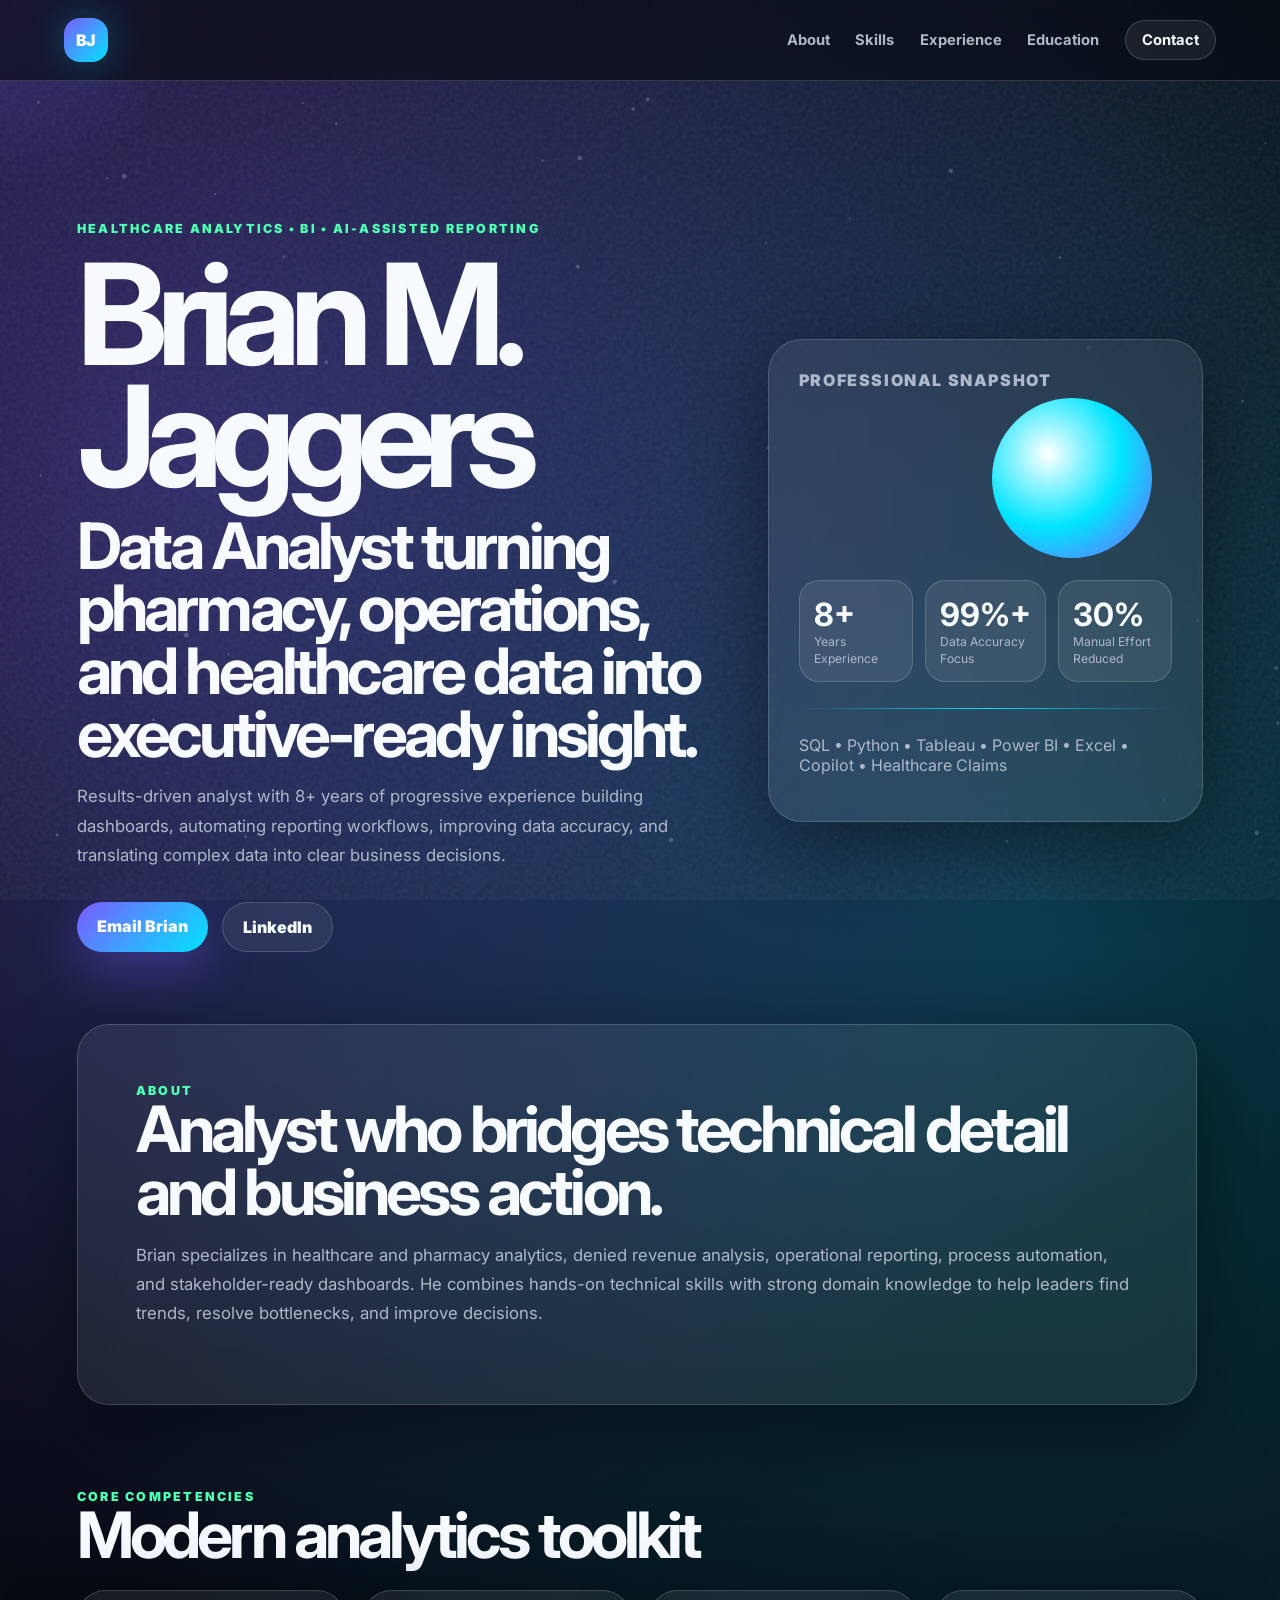
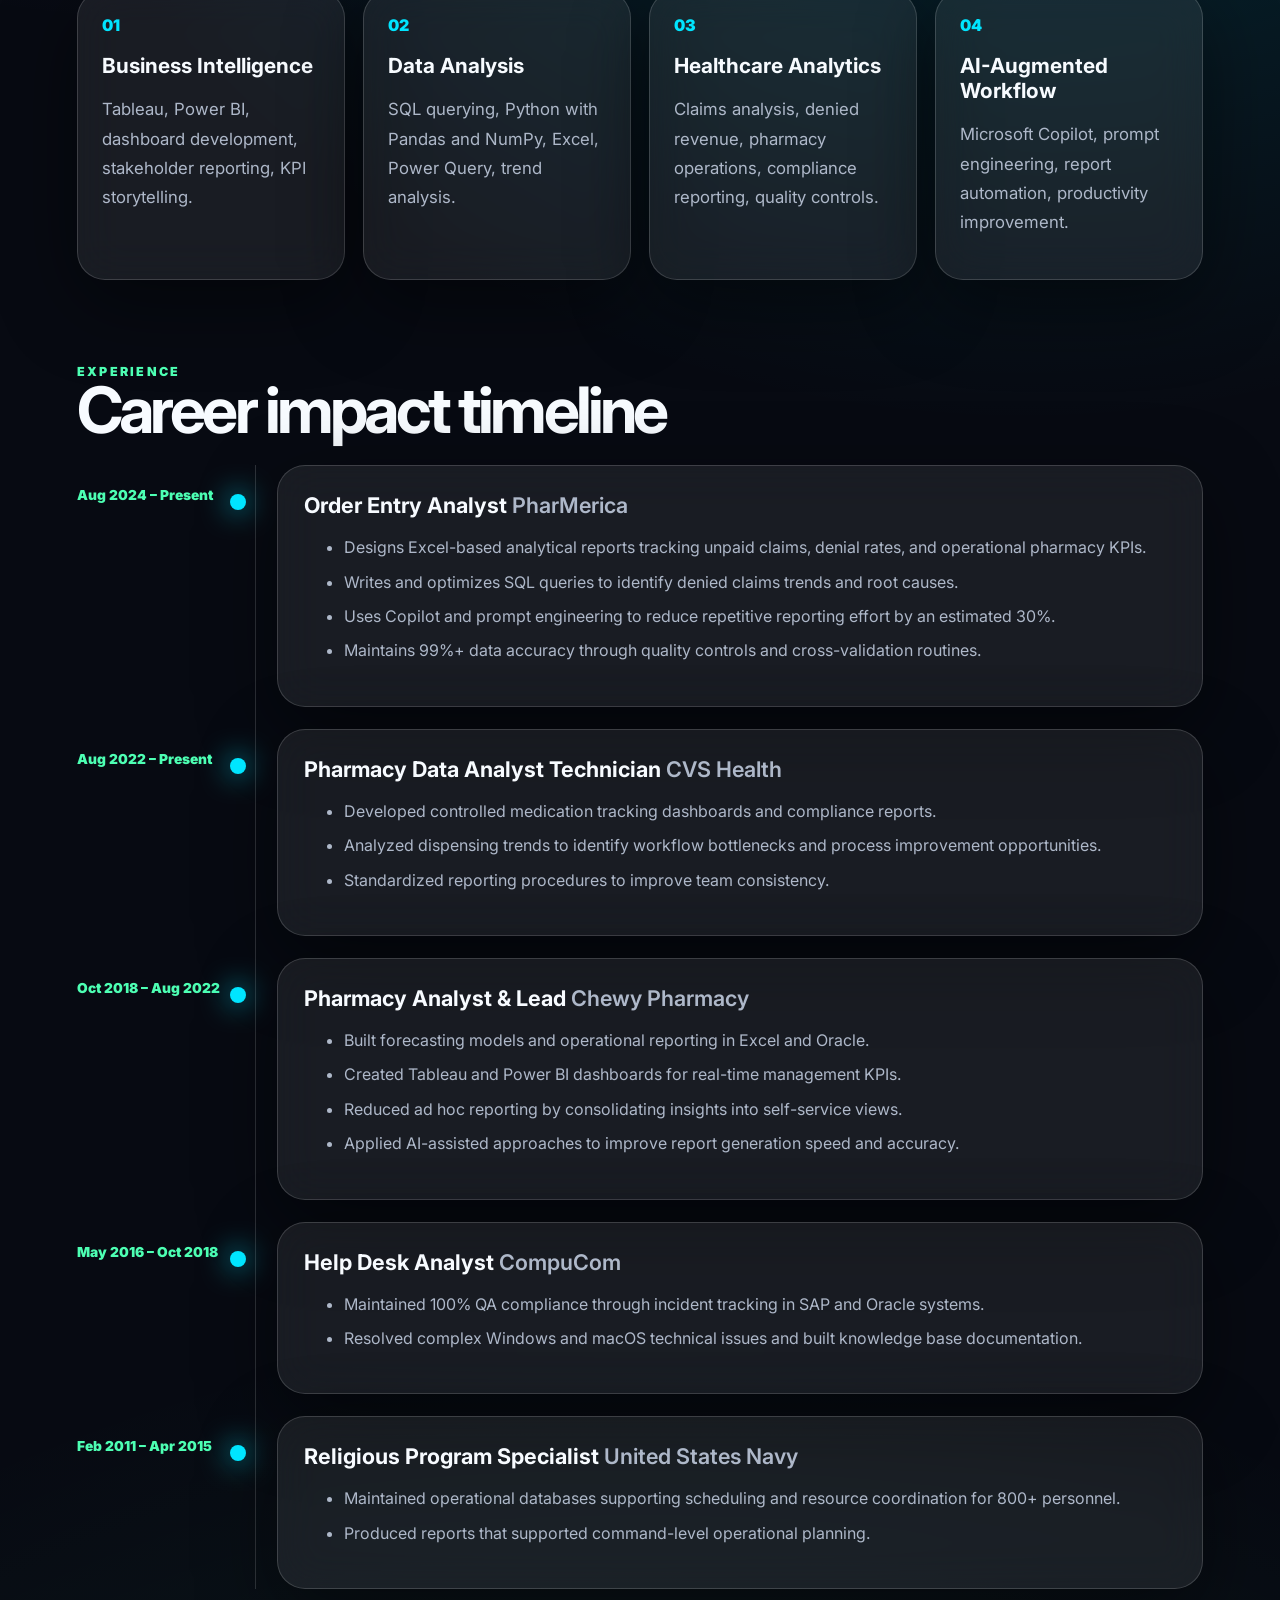
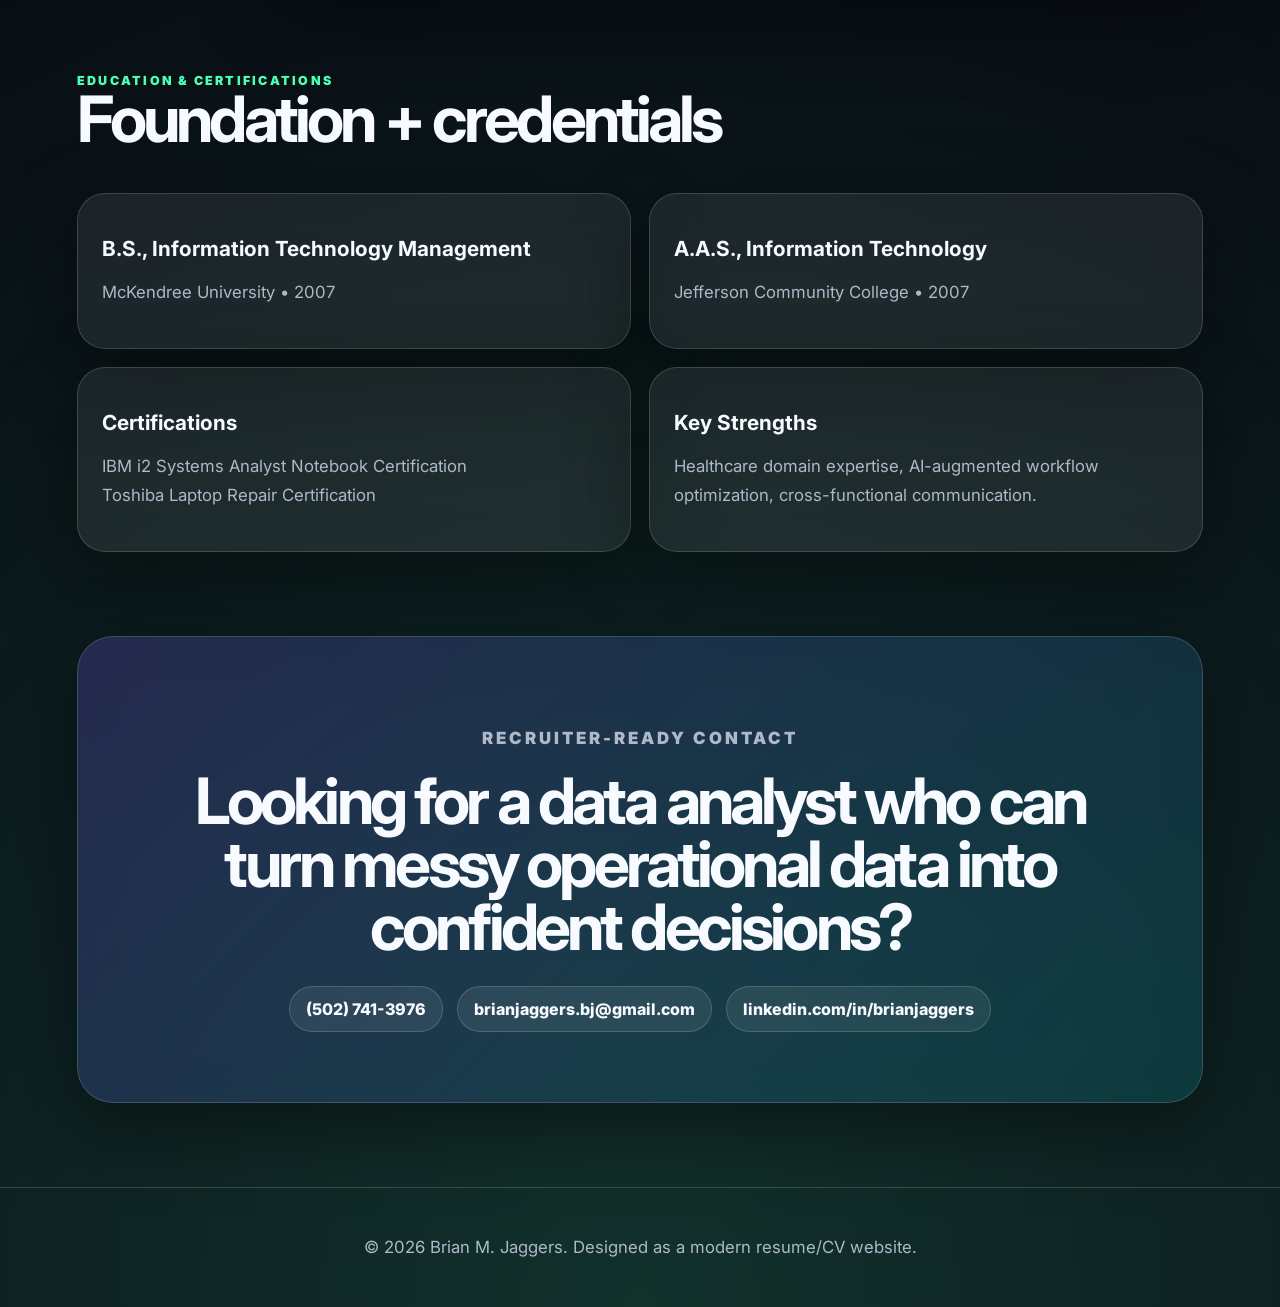
==== index.html @ a3bcc295 "Add files via upload" ====
<!doctype html>
<html lang="en">
<head>
  <meta charset="UTF-8" />
  <meta name="viewport" content="width=device-width, initial-scale=1.0" />
  <meta name="description" content="Brian M. Jaggers — Data Analyst, Business Intelligence, and Healthcare Analytics portfolio resume website." />
  <title>Brian M. Jaggers | Data Analyst & BI Portfolio</title>
  <link rel="preconnect" href="https://fonts.googleapis.com">
  <link rel="preconnect" href="https://fonts.gstatic.com" crossorigin>
  <link href="https://fonts.googleapis.com/css2?family=Inter:wght@400;500;600;700;800;900&display=swap" rel="stylesheet">
  <link rel="stylesheet" href="styles.css" />
</head>
<body>
  <div class="cursor-glow" aria-hidden="true"></div>
  <div class="noise" aria-hidden="true"></div>
  <canvas id="particle-canvas" aria-hidden="true"></canvas>

  <header class="site-header">
    <a href="#top" class="brand" aria-label="Brian Jaggers home">
      <span>BJ</span>
    </a>
    <nav class="nav-links" aria-label="Primary navigation">
      <a href="#about">About</a>
      <a href="#skills">Skills</a>
      <a href="#experience">Experience</a>
      <a href="#education">Education</a>
      <a href="#contact" class="nav-cta">Contact</a>
    </nav>
  </header>

  <main id="top">
    <section class="hero section-grid">
      <div class="hero-copy reveal">
        <p class="eyebrow">Healthcare Analytics • BI • AI-Assisted Reporting</p>
        <h1>Brian M. Jaggers</h1>
        <h2>Data Analyst turning pharmacy, operations, and healthcare data into executive-ready insight.</h2>
        <p class="hero-text">
          Results-driven analyst with 8+ years of progressive experience building dashboards,
          automating reporting workflows, improving data accuracy, and translating complex data into clear business decisions.
        </p>
        <div class="hero-actions">
          <a href="mailto:brianjaggers.bj@gmail.com" class="btn primary">Email Brian</a>
          <a href="https://linkedin.com/in/brianjaggers" target="_blank" rel="noreferrer" class="btn ghost">LinkedIn</a>
        </div>
      </div>

      <aside class="hero-card reveal delay-1" aria-label="Professional snapshot">
        <div class="orb"></div>
        <div class="card-topline">Professional Snapshot</div>
        <div class="metric-row">
          <div><strong>8+</strong><span>Years Experience</span></div>
          <div><strong>99%+</strong><span>Data Accuracy Focus</span></div>
          <div><strong>30%</strong><span>Manual Effort Reduced</span></div>
        </div>
        <div class="scanline"></div>
        <p>SQL • Python • Tableau • Power BI • Excel • Copilot • Healthcare Claims</p>
      </aside>
    </section>

    <section id="about" class="panel reveal">
      <div class="section-label">About</div>
      <h2>Analyst who bridges technical detail and business action.</h2>
      <p>
        Brian specializes in healthcare and pharmacy analytics, denied revenue analysis, operational reporting,
        process automation, and stakeholder-ready dashboards. He combines hands-on technical skills with strong domain knowledge
        to help leaders find trends, resolve bottlenecks, and improve decisions.
      </p>
    </section>

    <section id="skills" class="section-block">
      <div class="section-heading reveal">
        <div class="section-label">Core Competencies</div>
        <h2>Modern analytics toolkit</h2>
      </div>
      <div class="skills-grid">
        <article class="skill-card reveal"><span>01</span><h3>Business Intelligence</h3><p>Tableau, Power BI, dashboard development, stakeholder reporting, KPI storytelling.</p></article>
        <article class="skill-card reveal"><span>02</span><h3>Data Analysis</h3><p>SQL querying, Python with Pandas and NumPy, Excel, Power Query, trend analysis.</p></article>
        <article class="skill-card reveal"><span>03</span><h3>Healthcare Analytics</h3><p>Claims analysis, denied revenue, pharmacy operations, compliance reporting, quality controls.</p></article>
        <article class="skill-card reveal"><span>04</span><h3>AI-Augmented Workflow</h3><p>Microsoft Copilot, prompt engineering, report automation, productivity improvement.</p></article>
      </div>
    </section>

    <section id="experience" class="section-block timeline-wrap">
      <div class="section-heading reveal">
        <div class="section-label">Experience</div>
        <h2>Career impact timeline</h2>
      </div>

      <div class="timeline">
        <article class="timeline-item reveal">
          <div class="timeline-date">Aug 2024 – Present</div>
          <div class="timeline-card">
            <h3>Order Entry Analyst <span>PharMerica</span></h3>
            <ul>
              <li>Designs Excel-based analytical reports tracking unpaid claims, denial rates, and operational pharmacy KPIs.</li>
              <li>Writes and optimizes SQL queries to identify denied claims trends and root causes.</li>
              <li>Uses Copilot and prompt engineering to reduce repetitive reporting effort by an estimated 30%.</li>
              <li>Maintains 99%+ data accuracy through quality controls and cross-validation routines.</li>
            </ul>
          </div>
        </article>

        <article class="timeline-item reveal">
          <div class="timeline-date">Aug 2022 – Present</div>
          <div class="timeline-card">
            <h3>Pharmacy Data Analyst Technician <span>CVS Health</span></h3>
            <ul>
              <li>Developed controlled medication tracking dashboards and compliance reports.</li>
              <li>Analyzed dispensing trends to identify workflow bottlenecks and process improvement opportunities.</li>
              <li>Standardized reporting procedures to improve team consistency.</li>
            </ul>
          </div>
        </article>

        <article class="timeline-item reveal">
          <div class="timeline-date">Oct 2018 – Aug 2022</div>
          <div class="timeline-card">
            <h3>Pharmacy Analyst & Lead <span>Chewy Pharmacy</span></h3>
            <ul>
              <li>Built forecasting models and operational reporting in Excel and Oracle.</li>
              <li>Created Tableau and Power BI dashboards for real-time management KPIs.</li>
              <li>Reduced ad hoc reporting by consolidating insights into self-service views.</li>
              <li>Applied AI-assisted approaches to improve report generation speed and accuracy.</li>
            </ul>
          </div>
        </article>

        <article class="timeline-item reveal">
          <div class="timeline-date">May 2016 – Oct 2018</div>
          <div class="timeline-card">
            <h3>Help Desk Analyst <span>CompuCom</span></h3>
            <ul>
              <li>Maintained 100% QA compliance through incident tracking in SAP and Oracle systems.</li>
              <li>Resolved complex Windows and macOS technical issues and built knowledge base documentation.</li>
            </ul>
          </div>
        </article>

        <article class="timeline-item reveal">
          <div class="timeline-date">Feb 2011 – Apr 2015</div>
          <div class="timeline-card">
            <h3>Religious Program Specialist <span>United States Navy</span></h3>
            <ul>
              <li>Maintained operational databases supporting scheduling and resource coordination for 800+ personnel.</li>
              <li>Produced reports that supported command-level operational planning.</li>
            </ul>
          </div>
        </article>
      </div>
    </section>

    <section id="education" class="section-block education-grid">
      <div class="section-heading reveal">
        <div class="section-label">Education & Certifications</div>
        <h2>Foundation + credentials</h2>
      </div>
      <article class="glass-card reveal"><h3>B.S., Information Technology Management</h3><p>McKendree University • 2007</p></article>
      <article class="glass-card reveal"><h3>A.A.S., Information Technology</h3><p>Jefferson Community College • 2007</p></article>
      <article class="glass-card reveal"><h3>Certifications</h3><p>IBM i2 Systems Analyst Notebook Certification<br>Toshiba Laptop Repair Certification</p></article>
      <article class="glass-card reveal"><h3>Key Strengths</h3><p>Healthcare domain expertise, AI-augmented workflow optimization, cross-functional communication.</p></article>
    </section>

    <section id="contact" class="contact-panel reveal">
      <p class="eyebrow">Recruiter-ready contact</p>
      <h2>Looking for a data analyst who can turn messy operational data into confident decisions?</h2>
      <div class="contact-links">
        <a href="tel:+15027413976">(502) 741-3976</a>
        <a href="mailto:brianjaggers.bj@gmail.com">brianjaggers.bj@gmail.com</a>
        <a href="https://linkedin.com/in/brianjaggers" target="_blank" rel="noreferrer">linkedin.com/in/brianjaggers</a>
      </div>
    </section>
  </main>

  <footer>
    <p>© <span id="year"></span> Brian M. Jaggers. Designed as a modern resume/CV website.</p>
  </footer>

  <script src="script.js"></script>
</body>
</html>
---- styles.css ----
:root {
  --bg: #070a12;
  --panel: rgba(255, 255, 255, 0.075);
  --panel-strong: rgba(255, 255, 255, 0.12);
  --text: #f7fbff;
  --muted: #aeb8c9;
  --accent: #7c5cff;
  --accent-2: #00e5ff;
  --accent-3: #4dffb3;
  --line: rgba(255,255,255,0.16);
  --shadow: 0 24px 80px rgba(0,0,0,0.45);
}

* { box-sizing: border-box; }
html { scroll-behavior: smooth; }
body {
  margin: 0;
  font-family: Inter, system-ui, -apple-system, BlinkMacSystemFont, "Segoe UI", sans-serif;
  background:
    radial-gradient(circle at 15% 10%, rgba(124,92,255,0.35), transparent 28%),
    radial-gradient(circle at 80% 20%, rgba(0,229,255,0.22), transparent 30%),
    radial-gradient(circle at 50% 100%, rgba(77,255,179,0.16), transparent 35%),
    var(--bg);
  color: var(--text);
  overflow-x: hidden;
}

.noise {
  pointer-events: none;
  position: fixed;
  inset: 0;
  opacity: 0.09;
  z-index: 1;
  background-image: url("data:image/svg+xml,%3Csvg viewBox='0 0 256 256' xmlns='http://www.w3.org/2000/svg'%3E%3Cfilter id='noiseFilter'%3E%3CfeTurbulence type='fractalNoise' baseFrequency='0.8' numOctaves='3' stitchTiles='stitch'/%3E%3C/filter%3E%3Crect width='100%25' height='100%25' filter='url(%23noiseFilter)'/%3E%3C/svg%3E");
}

#particle-canvas { position: fixed; inset: 0; width: 100%; height: 100%; z-index: 0; opacity: 0.7; }
.cursor-glow {
  width: 420px; height: 420px; border-radius: 50%;
  background: radial-gradient(circle, rgba(124,92,255,0.24), transparent 65%);
  position: fixed; left: 0; top: 0; transform: translate(-50%, -50%);
  z-index: 0; pointer-events: none; transition: opacity 0.2s ease;
}

.site-header {
  position: sticky; top: 0; z-index: 10;
  display: flex; justify-content: space-between; align-items: center;
  padding: 18px clamp(18px, 5vw, 72px);
  backdrop-filter: blur(18px);
  background: rgba(7, 10, 18, 0.65);
  border-bottom: 1px solid var(--line);
}
.brand { text-decoration: none; color: var(--text); font-weight: 900; letter-spacing: -0.06em; }
.brand span { display: grid; place-items: center; width: 44px; height: 44px; border-radius: 16px; background: linear-gradient(135deg, var(--accent), var(--accent-2)); box-shadow: 0 0 38px rgba(0,229,255,0.28); }
.nav-links { display: flex; align-items: center; gap: clamp(12px, 2vw, 26px); }
.nav-links a { color: var(--muted); text-decoration: none; font-weight: 700; font-size: 0.92rem; }
.nav-links a:hover { color: var(--text); }
.nav-cta { color: var(--text)!important; padding: 10px 16px; border: 1px solid var(--line); border-radius: 999px; background: rgba(255,255,255,0.07); }

main, footer { position: relative; z-index: 2; }
.section-grid { display: grid; grid-template-columns: minmax(0, 1.2fr) minmax(320px, 0.8fr); gap: 38px; align-items: center; }
.hero { min-height: 88vh; padding: clamp(72px, 10vw, 130px) clamp(20px, 6vw, 88px) 72px; }
.eyebrow, .section-label { color: var(--accent-3); text-transform: uppercase; letter-spacing: 0.18em; font-weight: 900; font-size: 0.78rem; }
h1 { font-size: clamp(3.4rem, 11vw, 8.8rem); line-height: 0.86; margin: 18px 0; letter-spacing: -0.08em; }
.hero h2, .panel h2, .section-heading h2, .contact-panel h2 { font-size: clamp(2rem, 5vw, 4.3rem); line-height: 0.98; letter-spacing: -0.06em; margin: 0; }
.hero-text, .panel p, .skill-card p, .glass-card p, .contact-panel p, footer p { color: var(--muted); font-size: 1.05rem; line-height: 1.75; }
.hero-actions { display: flex; flex-wrap: wrap; gap: 14px; margin-top: 32px; }
.btn { text-decoration: none; color: var(--text); padding: 14px 20px; border-radius: 999px; font-weight: 900; border: 1px solid var(--line); }
.btn.primary { background: linear-gradient(135deg, var(--accent), var(--accent-2)); border: none; box-shadow: 0 18px 48px rgba(124,92,255,0.35); }
.btn.ghost { background: rgba(255,255,255,0.07); }

.hero-card, .panel, .skill-card, .timeline-card, .glass-card, .contact-panel {
  border: 1px solid var(--line); background: var(--panel); backdrop-filter: blur(22px); box-shadow: var(--shadow);
}
.hero-card { position: relative; min-height: 430px; border-radius: 34px; padding: 30px; overflow: hidden; transform-style: preserve-3d; }
.orb { position: absolute; inset: 58px 50px auto auto; width: 160px; height: 160px; border-radius: 50%; background: radial-gradient(circle at 35% 35%, #fff, var(--accent-2), var(--accent)); filter: blur(0.2px); animation: float 5s ease-in-out infinite; }
.card-topline { position: relative; z-index: 2; color: var(--muted); font-weight: 900; letter-spacing: .1em; text-transform: uppercase; }
.metric-row { position: relative; z-index: 2; display: grid; grid-template-columns: repeat(3,1fr); gap: 12px; margin-top: 190px; }
.metric-row div { padding: 14px; border-radius: 20px; background: rgba(255,255,255,.08); border: 1px solid var(--line); }
.metric-row strong { display: block; font-size: 2rem; }
.metric-row span { display: block; color: var(--muted); font-size: .76rem; line-height: 1.35; }
.scanline { height: 1px; margin: 26px 0; background: linear-gradient(90deg, transparent, var(--accent-2), transparent); animation: scan 2.8s linear infinite; }
.hero-card p { position: relative; z-index: 2; color: var(--muted); }

.panel, .section-block, .contact-panel { margin: 0 clamp(20px, 6vw, 88px) 84px; }
.panel { border-radius: 32px; padding: clamp(26px, 5vw, 58px); max-width: 1120px; }
.section-heading { margin-bottom: 24px; }
.skills-grid { display: grid; grid-template-columns: repeat(4, 1fr); gap: 18px; }
.skill-card, .glass-card { border-radius: 28px; padding: 24px; transition: transform .35s ease, background .35s ease, border-color .35s ease; }
.skill-card:hover, .glass-card:hover { transform: translateY(-8px); background: var(--panel-strong); border-color: rgba(0,229,255,.55); }
.skill-card span { color: var(--accent-2); font-weight: 900; }
.skill-card h3, .glass-card h3 { font-size: 1.3rem; margin: 18px 0 10px; }

.timeline { position: relative; display: grid; gap: 22px; }
.timeline:before { content: ""; position: absolute; left: 178px; top: 0; bottom: 0; width: 1px; background: var(--line); }
.timeline-item { display: grid; grid-template-columns: 160px minmax(0, 1fr); gap: 40px; align-items: start; }
.timeline-date { color: var(--accent-3); font-weight: 900; font-size: .86rem; padding-top: 22px; }
.timeline-card { border-radius: 28px; padding: 26px; position: relative; }
.timeline-card:before { content: ""; position: absolute; left: -48px; top: 28px; width: 16px; height: 16px; border-radius: 50%; background: var(--accent-2); box-shadow: 0 0 28px var(--accent-2); }
.timeline-card h3 { margin: 0 0 14px; font-size: 1.35rem; }
.timeline-card h3 span { color: var(--muted); font-weight: 600; }
.timeline-card li { color: var(--muted); line-height: 1.65; margin-bottom: 8px; }
.education-grid { display: grid; grid-template-columns: repeat(2, 1fr); gap: 18px; }
.education-grid .section-heading { grid-column: 1 / -1; }
.contact-panel { border-radius: 36px; padding: clamp(28px, 6vw, 70px); text-align: center; background: linear-gradient(135deg, rgba(124,92,255,.22), rgba(0,229,255,.12)); }
.contact-links { display: flex; justify-content: center; flex-wrap: wrap; gap: 14px; margin-top: 28px; }
.contact-links a { color: var(--text); text-decoration: none; border: 1px solid var(--line); border-radius: 999px; padding: 12px 16px; background: rgba(255,255,255,.08); font-weight: 800; }
footer { padding: 28px; text-align: center; border-top: 1px solid var(--line); }

.reveal { opacity: 0; transform: translateY(28px); transition: opacity .8s ease, transform .8s ease; }
.reveal.visible { opacity: 1; transform: translateY(0); }
.delay-1 { transition-delay: .16s; }
@keyframes float { 0%,100% { transform: translateY(0) rotate(0deg); } 50% { transform: translateY(-18px) rotate(10deg); } }
@keyframes scan { from { transform: translateX(-35%); opacity: .35; } 50% { opacity: 1; } to { transform: translateX(35%); opacity: .35; } }

@media (max-width: 980px) {
  .section-grid, .skills-grid, .education-grid { grid-template-columns: 1fr; }
  .nav-links { display: none; }
  .hero { min-height: auto; }
  .timeline:before { left: 8px; }
  .timeline-item { grid-template-columns: 1fr; gap: 10px; padding-left: 36px; }
  .timeline-card:before { left: -36px; }
  .metric-row { grid-template-columns: 1fr; margin-top: 170px; }
}
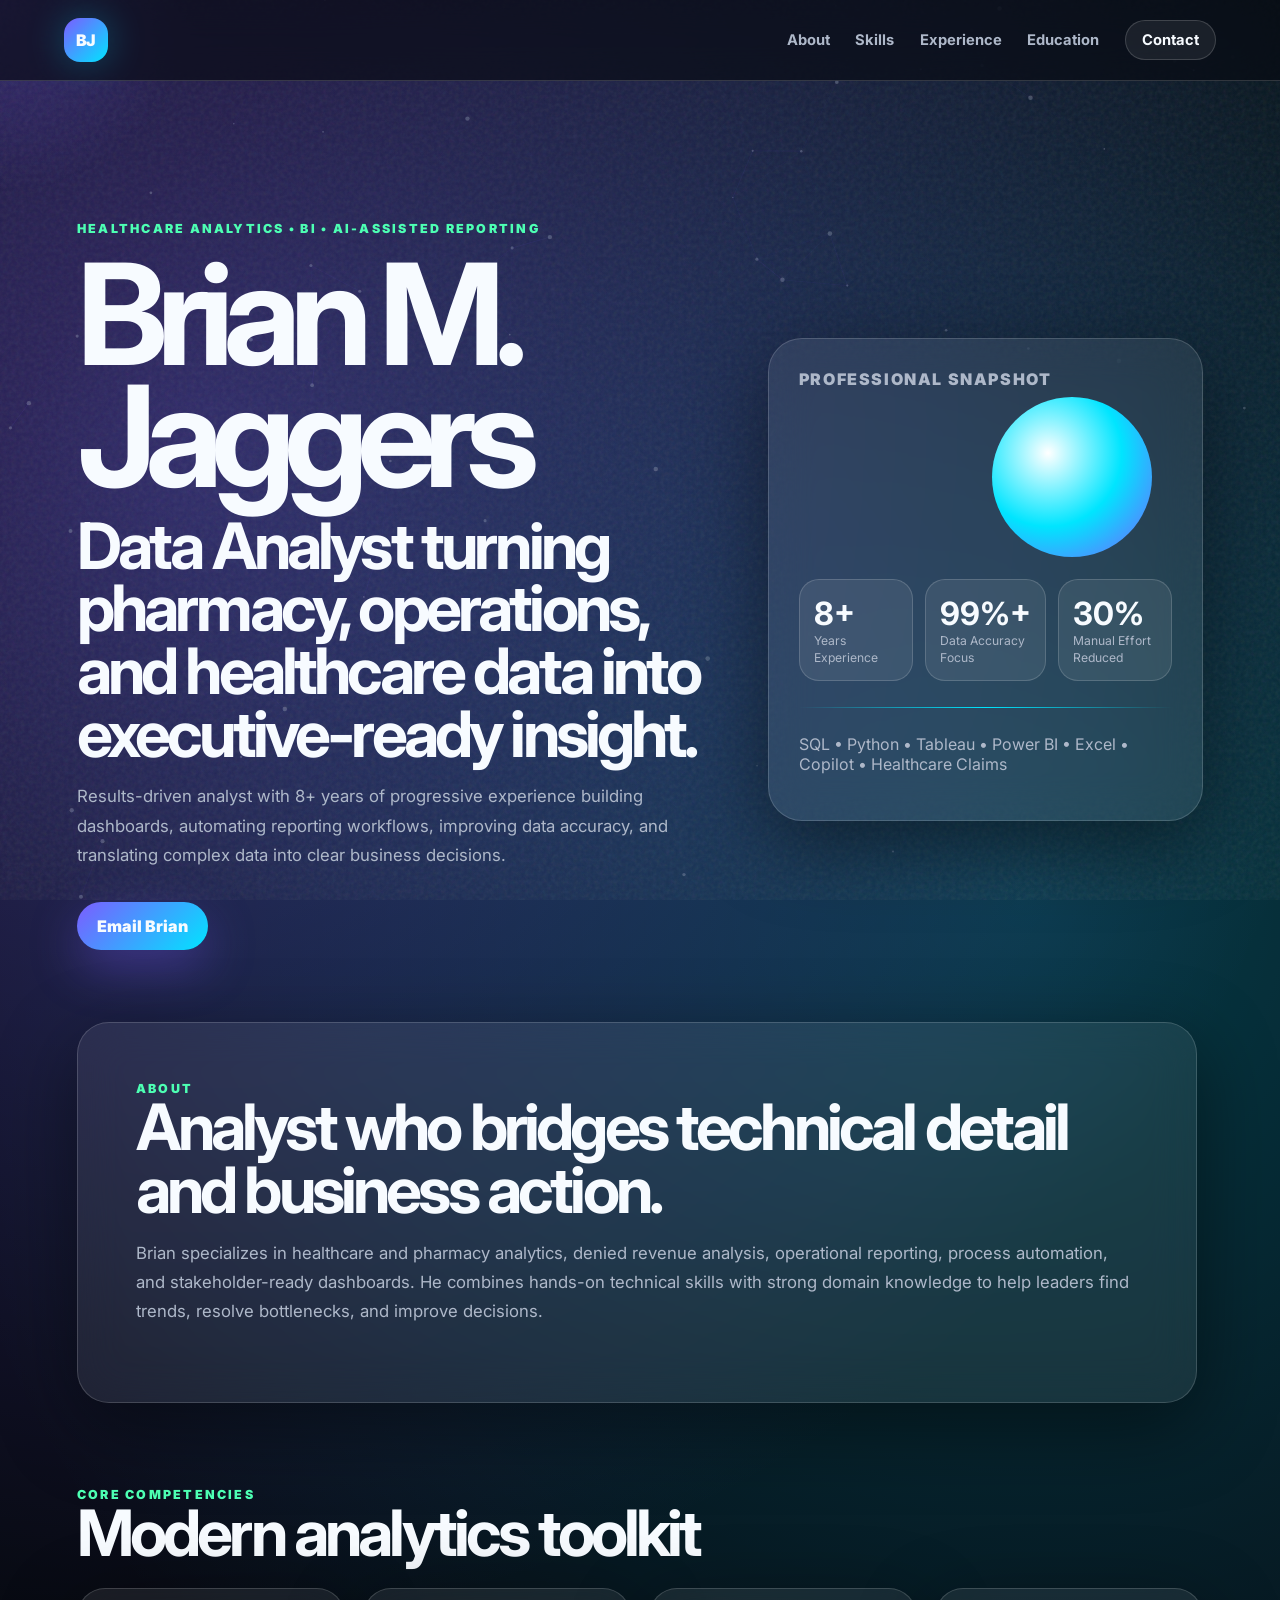
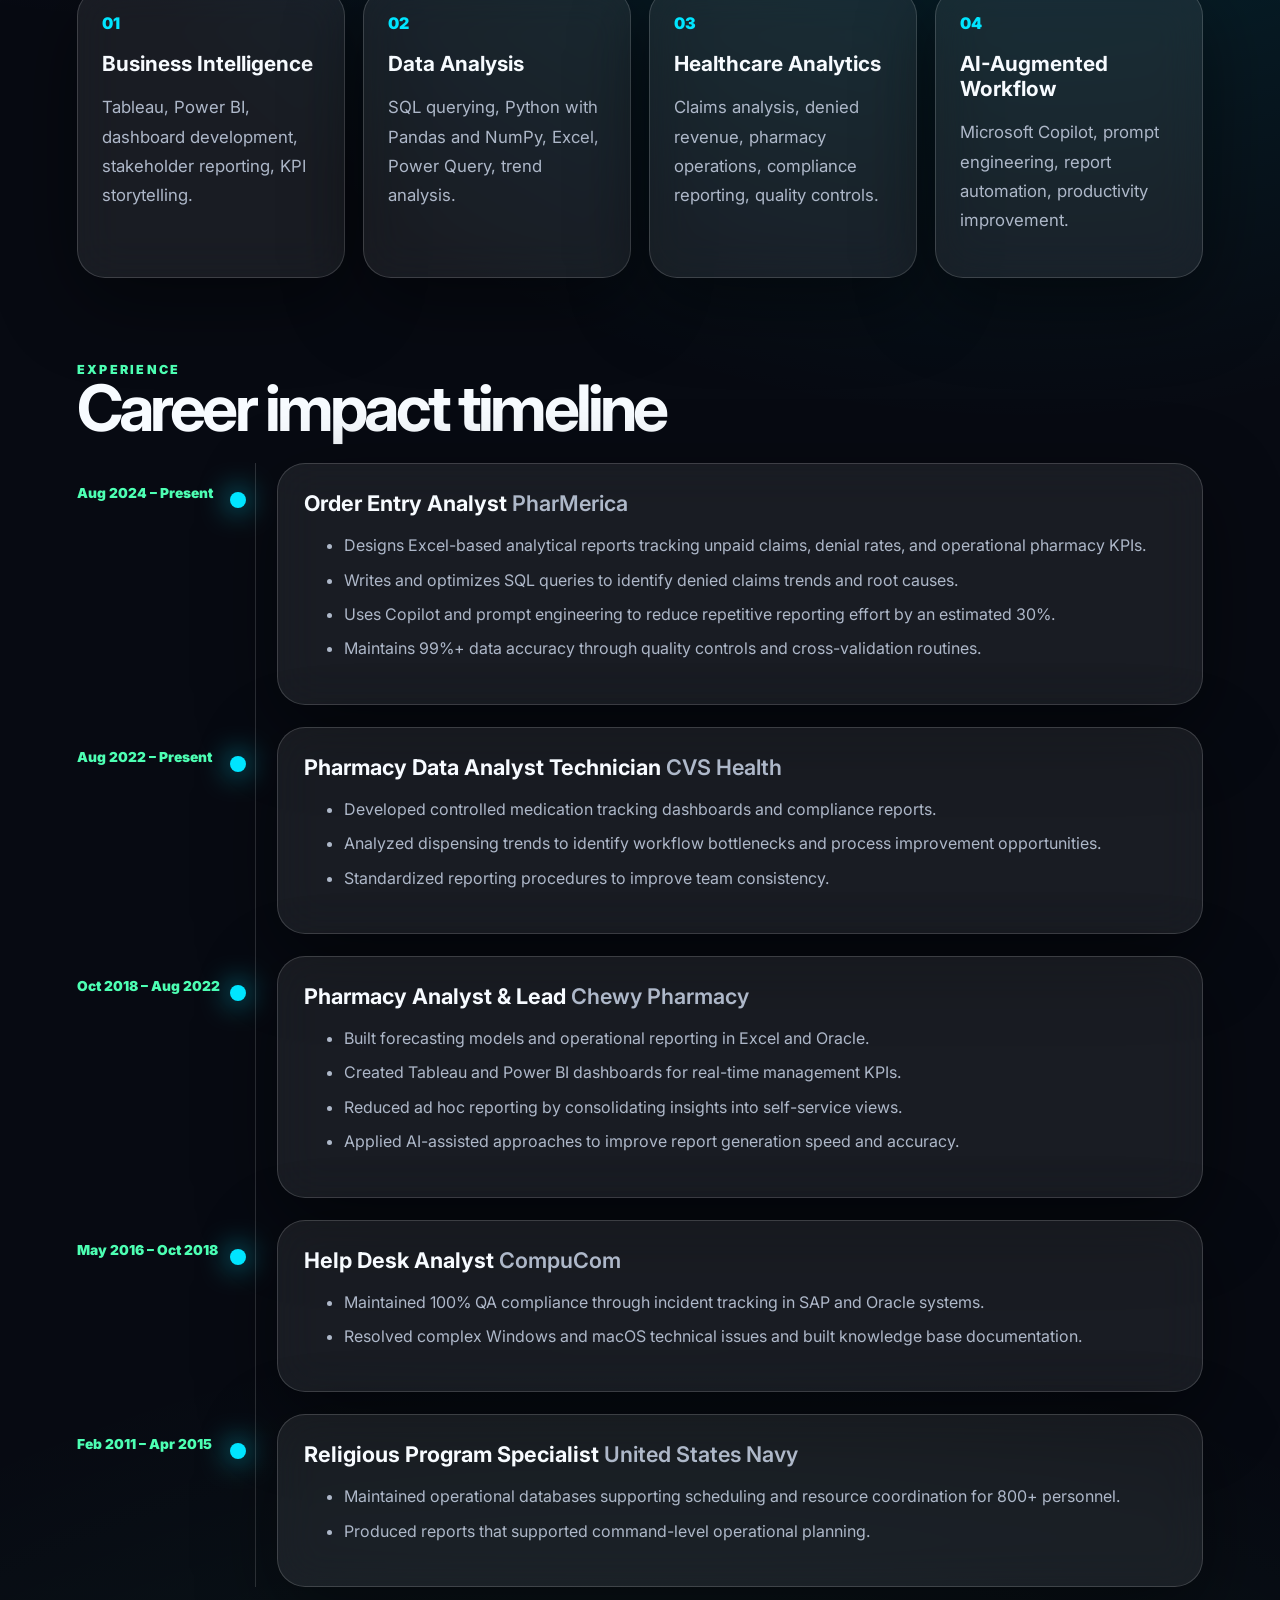
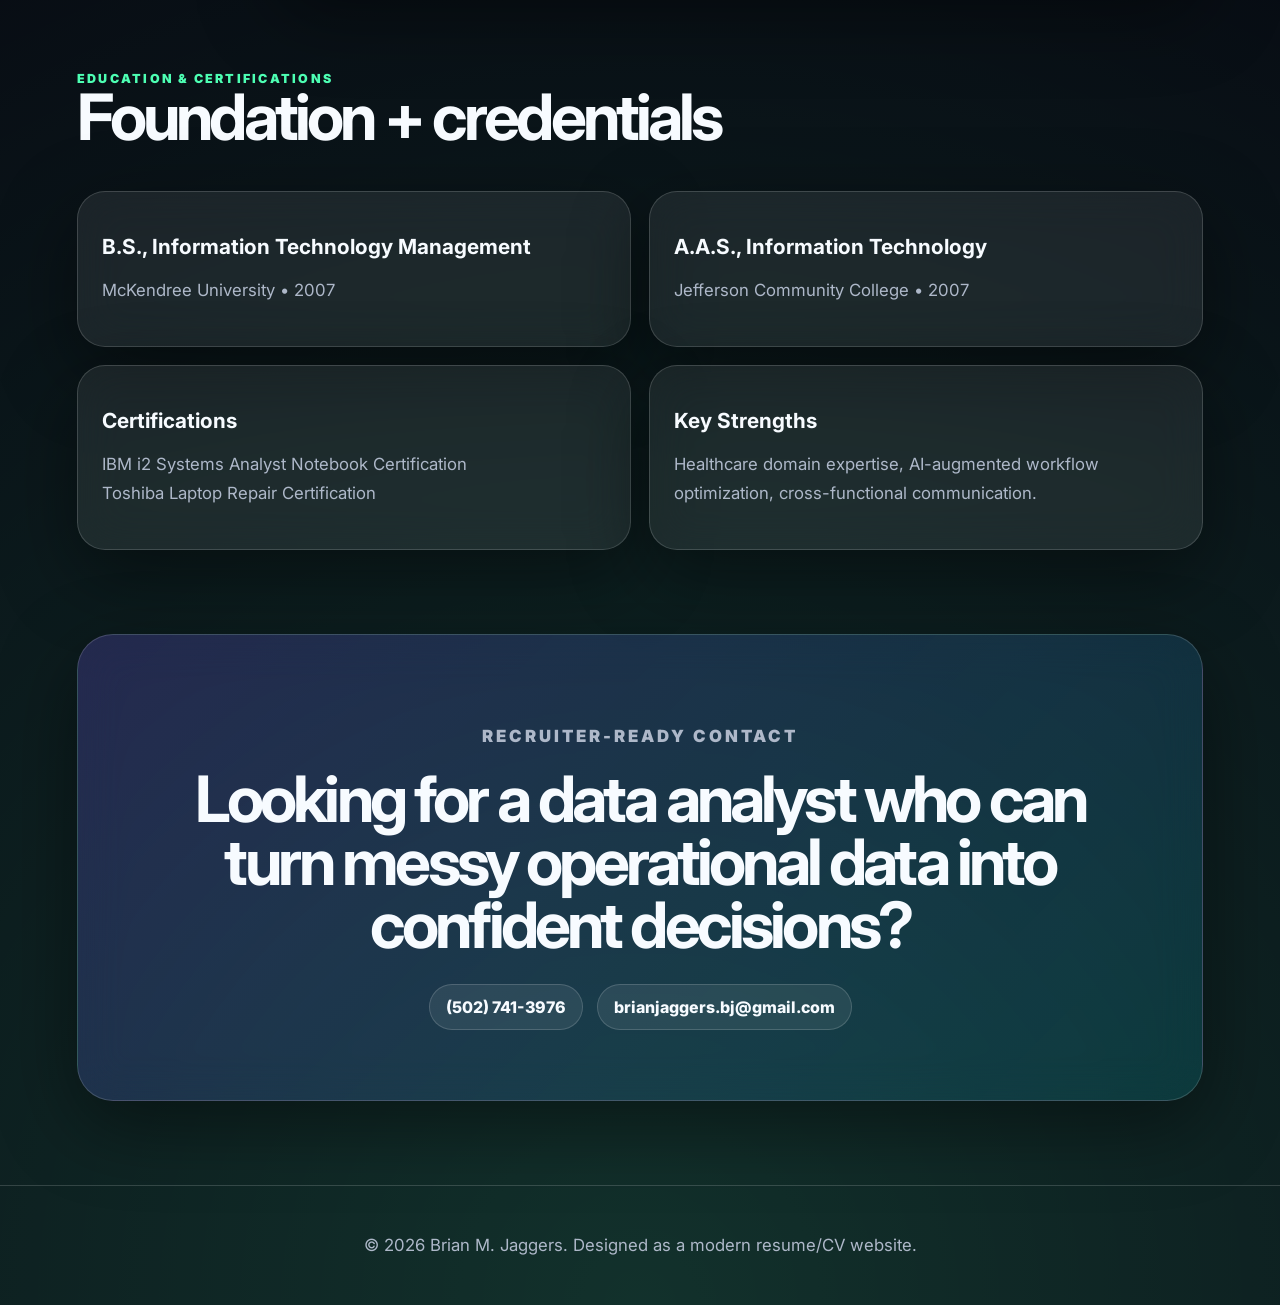
==== commit ae42221b: "Add files via upload" ====
--- a/index.html
+++ b/index.html
@@ -40,7 +40,7 @@
         </p>
         <div class="hero-actions">
           <a href="mailto:brianjaggers.bj@gmail.com" class="btn primary">Email Brian</a>
-          <a href="https://linkedin.com/in/brianjaggers" target="_blank" rel="noreferrer" class="btn ghost">LinkedIn</a>
+</a>
         </div>
       </div>
 
@@ -166,7 +166,7 @@
       <div class="contact-links">
         <a href="tel:+15027413976">(502) 741-3976</a>
         <a href="mailto:brianjaggers.bj@gmail.com">brianjaggers.bj@gmail.com</a>
-        <a href="https://linkedin.com/in/brianjaggers" target="_blank" rel="noreferrer">linkedin.com/in/brianjaggers</a>
+</a>
       </div>
     </section>
   </main>
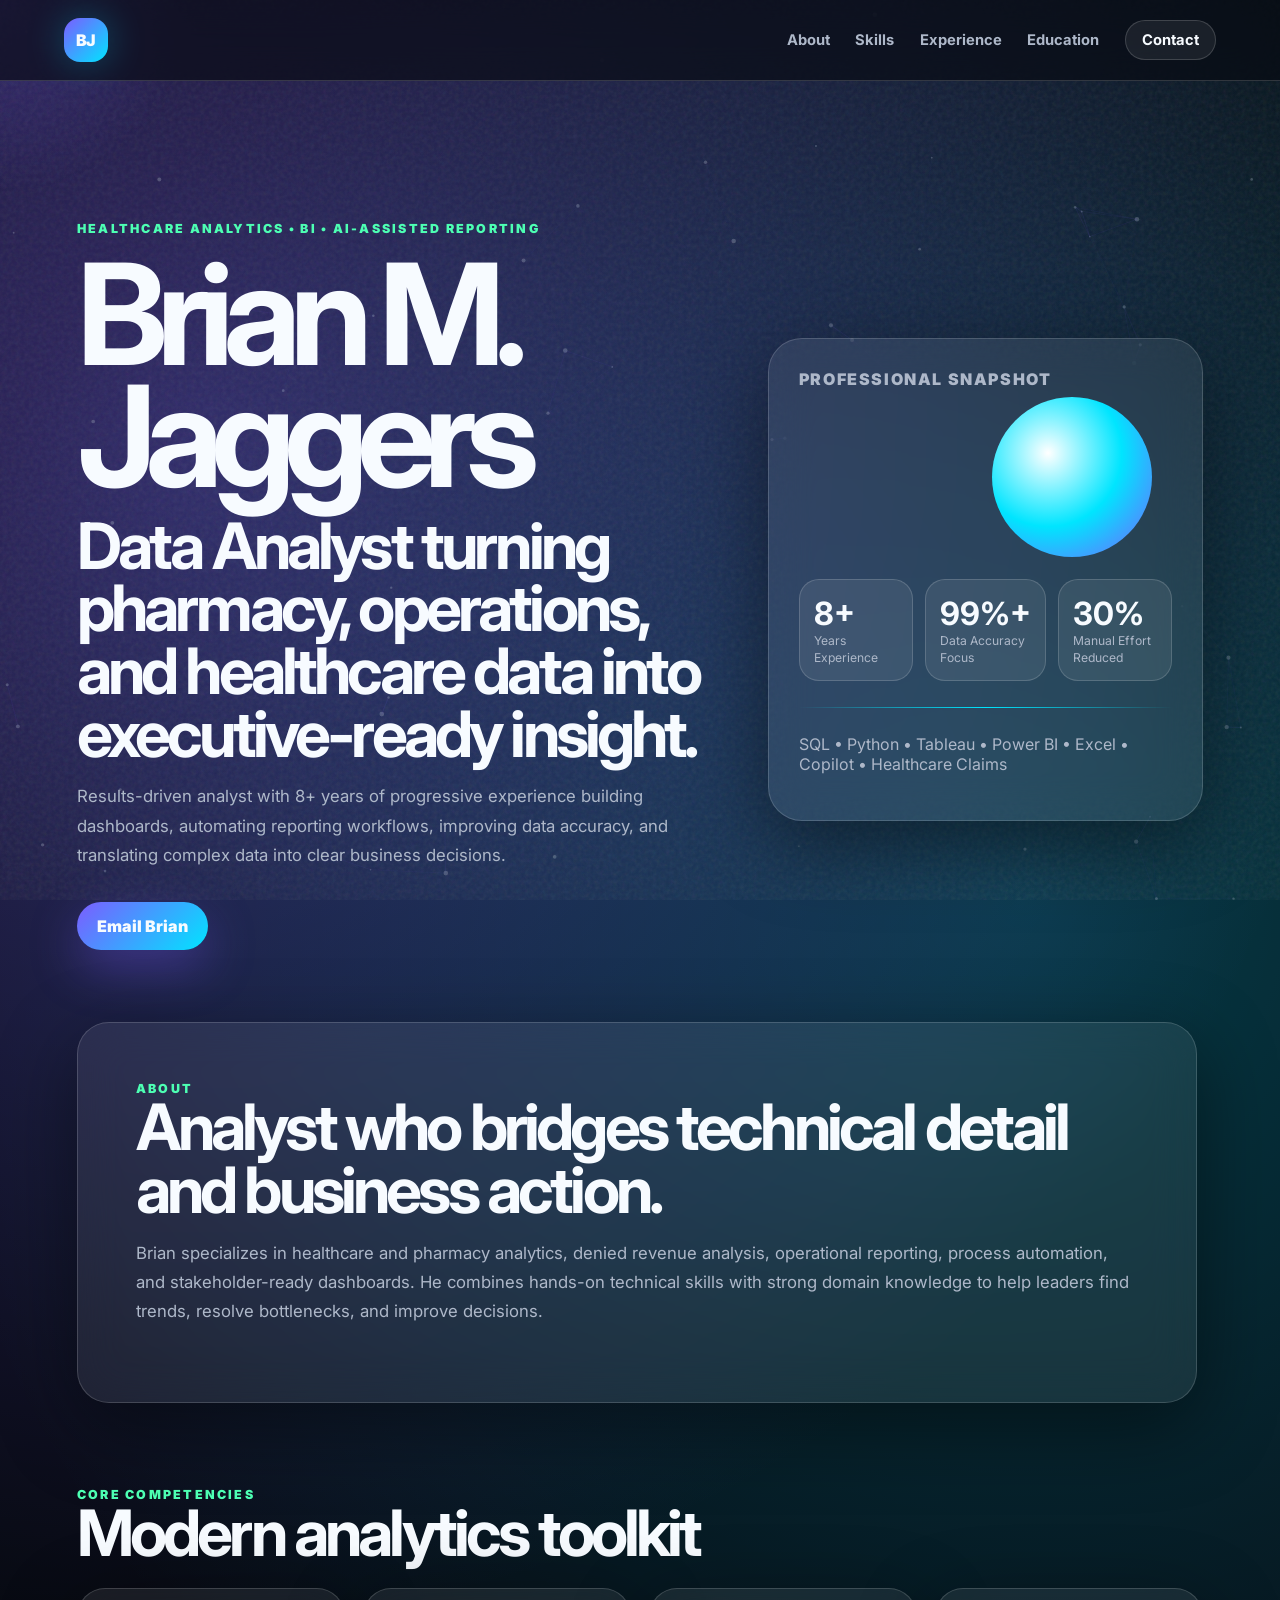
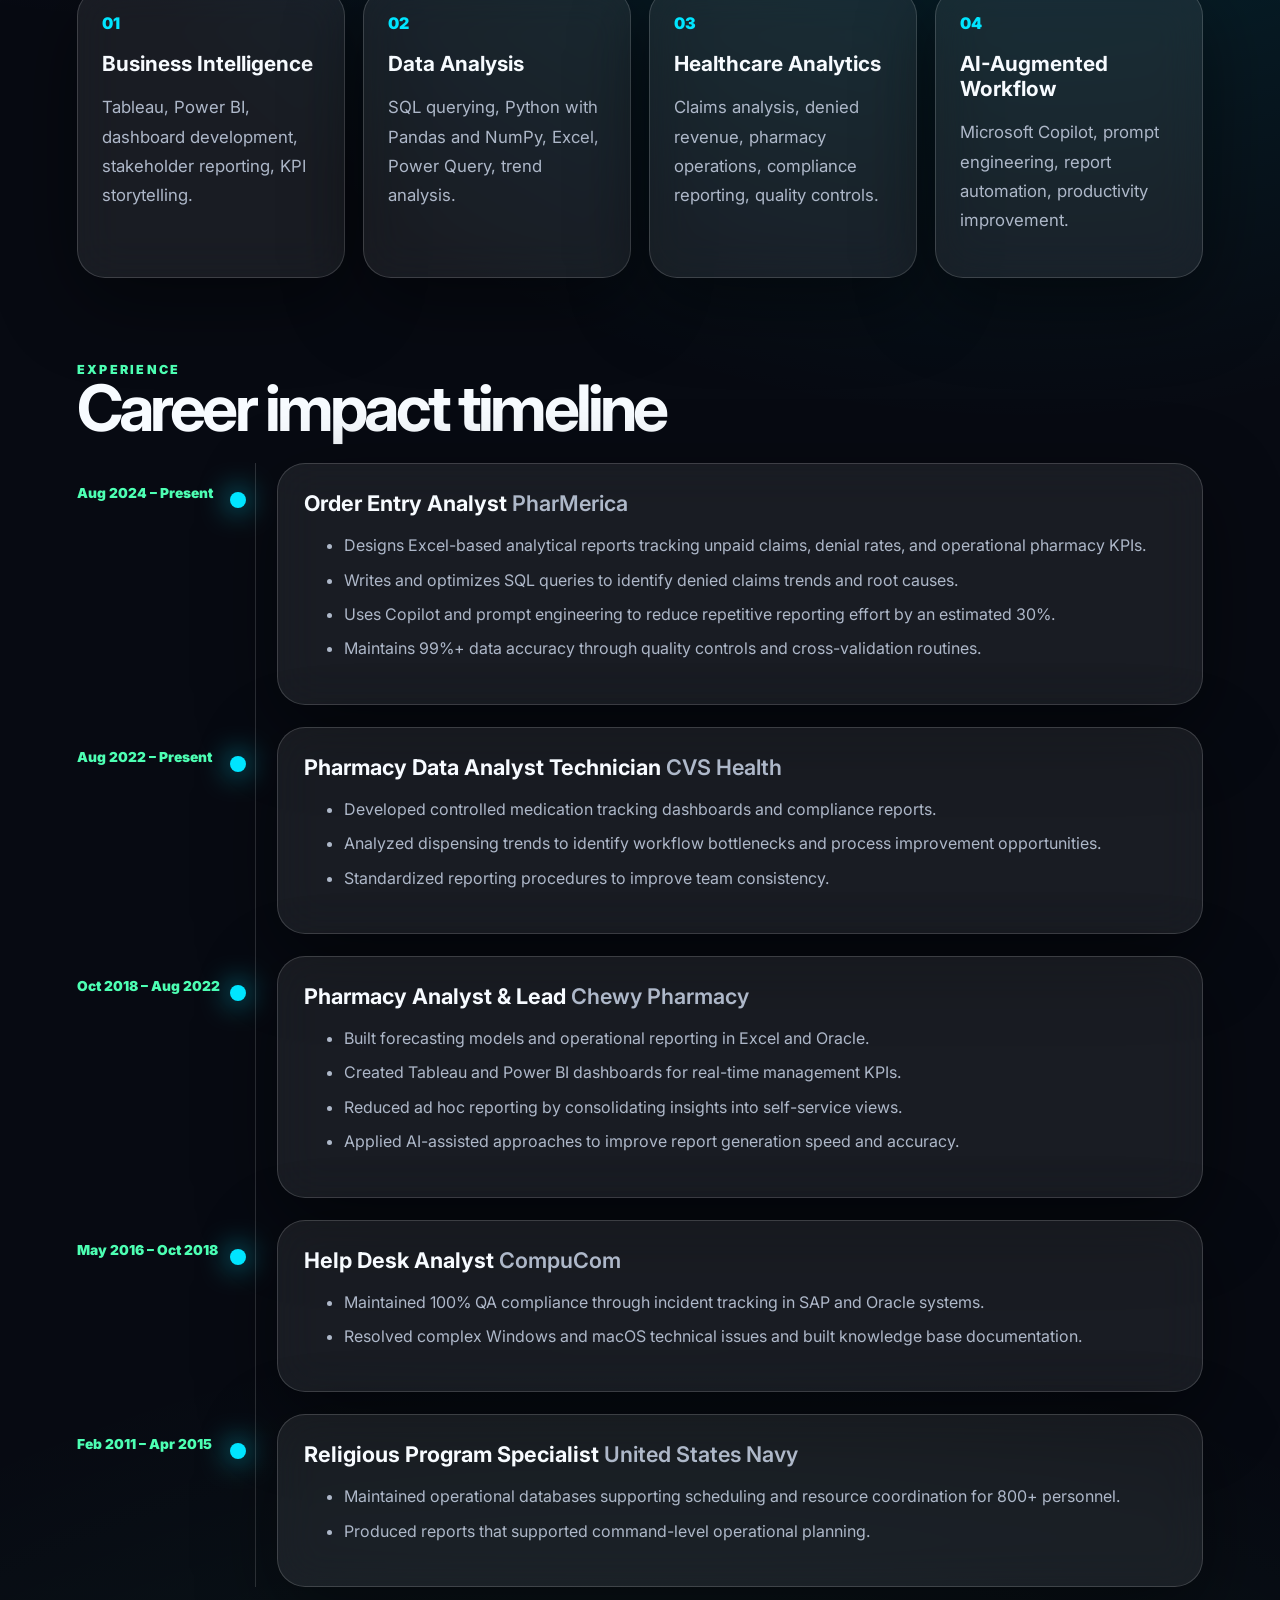
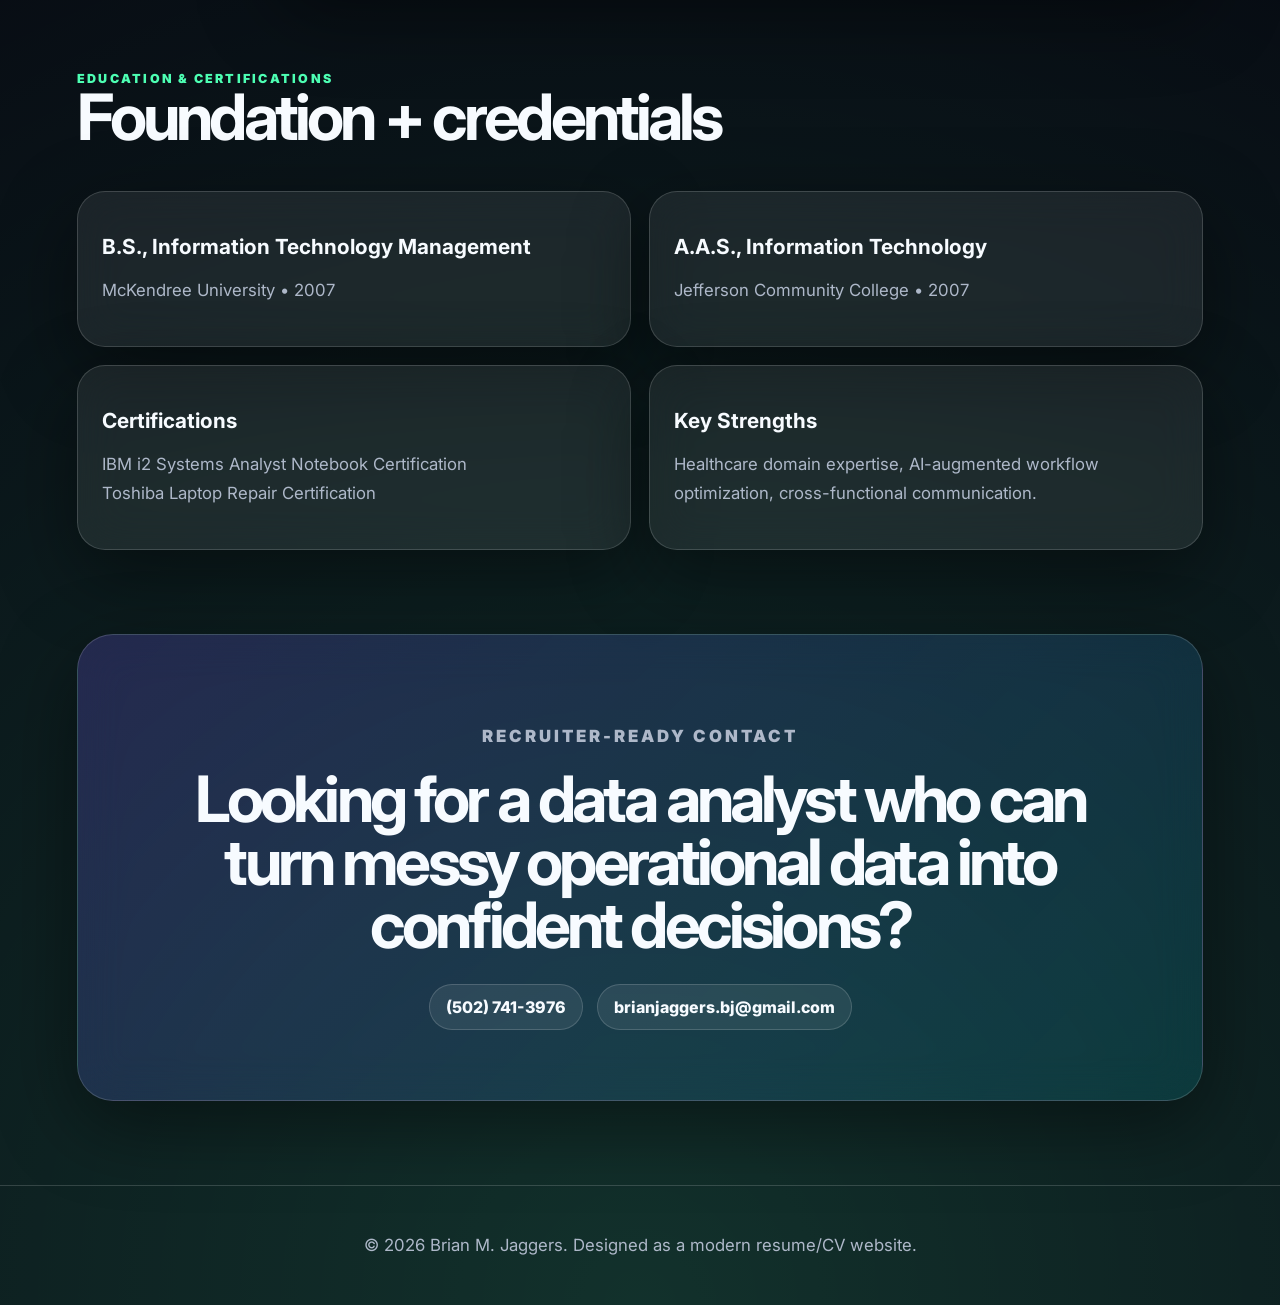
==== commit dd2f2fd1: "Add files via upload" ====
--- a/index.html
+++ b/index.html
@@ -40,7 +40,6 @@
         </p>
         <div class="hero-actions">
           <a href="mailto:brianjaggers.bj@gmail.com" class="btn primary">Email Brian</a>
-</a>
         </div>
       </div>
 
@@ -166,7 +165,6 @@
       <div class="contact-links">
         <a href="tel:+15027413976">(502) 741-3976</a>
         <a href="mailto:brianjaggers.bj@gmail.com">brianjaggers.bj@gmail.com</a>
-</a>
       </div>
     </section>
   </main>
